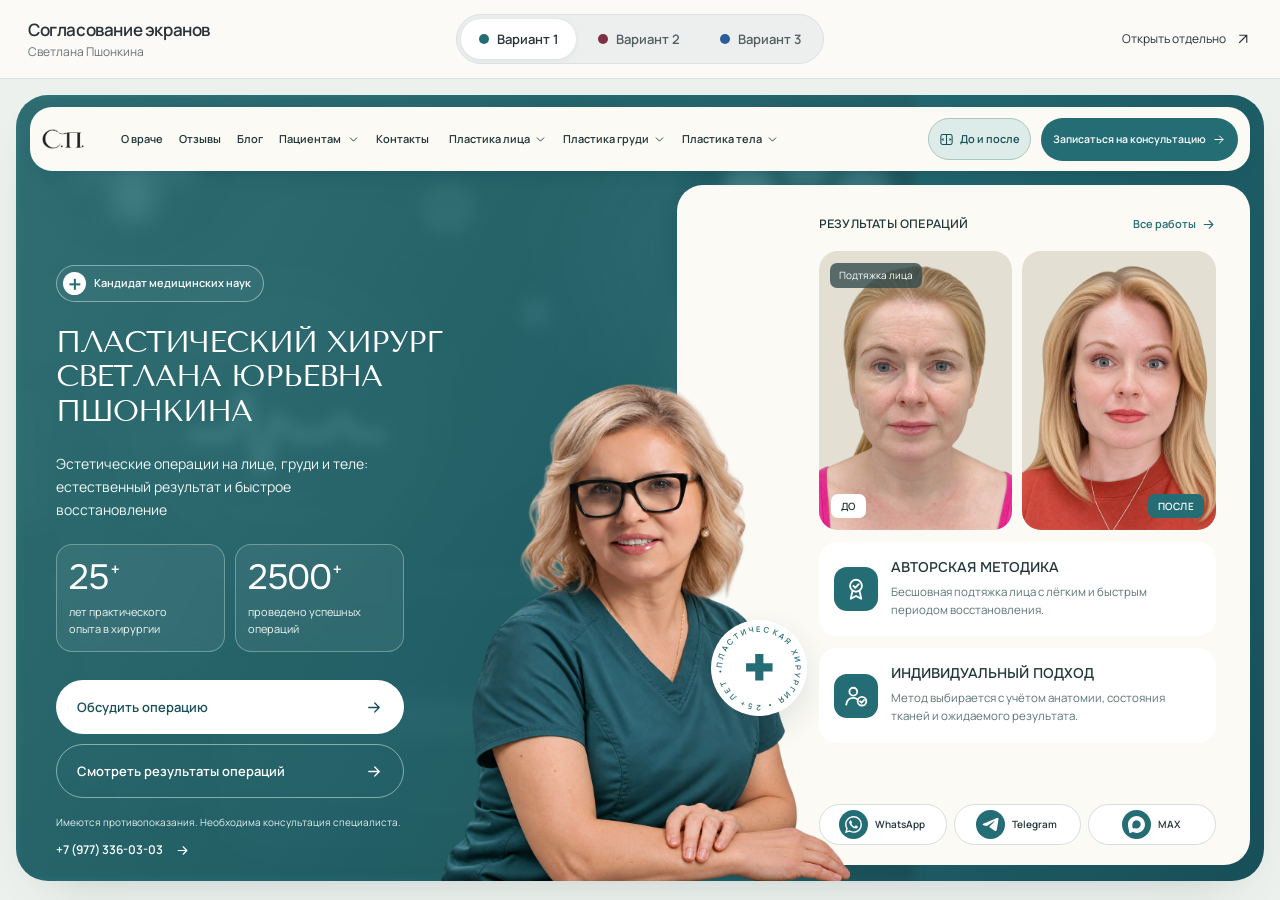
==== index.html @ cadf02a1 "Согласование экранов: три цветовых варианта" ====
<!doctype html>
<html lang="ru">
<head>
  <meta charset="utf-8">
  <meta name="viewport" content="width=device-width,initial-scale=1">
  <meta name="robots" content="noindex,nofollow">
  <meta name="description" content="Три цветовых решения первого экрана сайта Светланы Пшонкиной.">
  <title>Согласование экранов</title>
  <link rel="stylesheet" href="variant-1/assets/fonts-refined.css">
  <link rel="stylesheet" href="review.css">
  <script src="review.js" defer></script>
</head>
<body>
  <header class="review-bar">
    <div class="review-heading">
      <h1>Согласование экранов</h1>
      <p>Светлана Пшонкина</p>
    </div>
    <div class="variant-tabs" role="tablist" aria-label="Цветовые варианты">
      <button type="button" role="tab" id="tab-1" aria-controls="preview-panel" aria-selected="true" data-variant="1"><span class="swatch swatch-teal" aria-hidden="true"></span>Вариант 1</button>
      <button type="button" role="tab" id="tab-2" aria-controls="preview-panel" aria-selected="false" tabindex="-1" data-variant="2"><span class="swatch swatch-wine" aria-hidden="true"></span>Вариант 2</button>
      <button type="button" role="tab" id="tab-3" aria-controls="preview-panel" aria-selected="false" tabindex="-1" data-variant="3"><span class="swatch swatch-blue" aria-hidden="true"></span>Вариант 3</button>
    </div>
    <a class="open-link" id="open-variant" href="variant-1/index.html" target="_blank" rel="noopener">Открыть отдельно <svg viewBox="0 0 24 24" aria-hidden="true"><path d="M7 17 17 7M7 7h10v10"/></svg></a>
  </header>
  <main class="preview-panel" id="preview-panel" role="tabpanel" aria-labelledby="tab-1" tabindex="0" aria-busy="true">
    <iframe id="preview" title="Вариант 1 — сине-зелёный" src="variant-1/index.html"></iframe>
    <div class="loading" id="loading" role="status"><span class="spinner" aria-hidden="true"></span>Загружаем вариант…</div>
    <div class="load-error" id="load-error" hidden>
      <p>Макет загружается дольше обычного.</p>
      <button type="button" id="retry">Повторить загрузку</button>
      <a id="fallback-link" href="variant-1/index.html" target="_blank" rel="noopener">Открыть в отдельной вкладке</a>
    </div>
  </main>
  <p class="sr-only" id="selection-status" aria-live="polite"></p>
  <noscript><p>Открыть макет: <a href="variant-1/index.html">Вариант 1</a>, <a href="variant-2/index.html">Вариант 2</a>, <a href="variant-3/index.html">Вариант 3</a>.</p></noscript>
</body>
</html>
---- variant-1/assets/fonts-refined.css ----
@font-face {
  font-family: 'Onest';
  font-style: normal;
  font-weight: 400 800;
  font-display: swap;
  src: url([data-uri]) format('woff2');
  unicode-range: U+0301, U+0400-045F, U+0490-0491, U+04B0-04B1, U+2116;
}
@font-face {
  font-family: 'Onest';
  font-style: normal;
  font-weight: 400 800;
  font-display: swap;
  src: url([data-uri]) format('woff2');
  unicode-range: U+0302-0303, U+0305, U+0307-0308, U+0310, U+0312, U+0315, U+031A, U+0326-0327, U+032C, U+032F-0330, U+0332-0333, U+0338, U+033A, U+0346, U+034D, U+0391-03A1, U+03A3-03A9, U+03B1-03C9, U+03D1, U+03D5-03D6, U+03F0-03F1, U+03F4-03F5, U+2016-2017, U+2034-2038, U+203C, U+2040, U+2043, U+2047, U+2050, U+2057, U+205F, U+2070-2071, U+2074-209F, U+20D0-20DC, U+20E1, U+20E5-20EF, U+2100-2112, U+2114-2115, U+2117-2121, U+2123-214F, U+2190, U+2192, U+2194-21AE, U+21B0-21E5, U+21F1-21F2, U+21F4-2211, U+2213-2214, U+2216-22FF, U+2308-230B, U+2310, U+2319, U+231C-2321, U+2336-237A, U+237C, U+2395, U+239B-23B7, U+23D0, U+23DC-23E1, U+2474-2475, U+25AF, U+25B3, U+25B7, U+25BD, U+25C1, U+25CA, U+25CC, U+25FB, U+266D-266F, U+27C0-27FF, U+2900-2AFF, U+2B0E-2B11, U+2B30-2B4C, U+2BFE, U+3030, U+FF5B, U+FF5D, U+1D400-1D7FF, U+1EE00-1EEFF;
}
@font-face {
  font-family: 'Onest';
  font-style: normal;
  font-weight: 400 800;
  font-display: swap;
  src: url([data-uri]) format('woff2');
  unicode-range: U+0001-000C, U+000E-001F, U+007F-009F, U+20DD-20E0, U+20E2-20E4, U+2150-218F, U+2190, U+2192, U+2194-2199, U+21AF, U+21E6-21F0, U+21F3, U+2218-2219, U+2299, U+22C4-22C6, U+2300-243F, U+2440-244A, U+2460-24FF, U+25A0-27BF, U+2800-28FF, U+2921-2922, U+2981, U+29BF, U+29EB, U+2B00-2BFF, U+4DC0-4DFF, U+FFF9-FFFB, U+10140-1018E, U+10190-1019C, U+101A0, U+101D0-101FD, U+102E0-102FB, U+10E60-10E7E, U+1D2C0-1D2D3, U+1D2E0-1D37F, U+1F000-1F0FF, U+1F100-1F1AE, U+1F1E6-1F1FF, U+1F30D-1F30F, U+1F315, U+1F31C, U+1F31E, U+1F320-1F32C, U+1F336, U+1F378, U+1F37D, U+1F382, U+1F393-1F39F, U+1F3A7-1F3A8, U+1F3AC-1F3AF, U+1F3C2, U+1F3C4-1F3C6, U+1F3CA-1F3CE, U+1F3D4-1F3E0, U+1F3ED, U+1F3F1-1F3F3, U+1F3F5-1F3F7, U+1F408, U+1F415, U+1F41F, U+1F426, U+1F43F, U+1F441-1F442, U+1F444, U+1F446-1F449, U+1F44C-1F44E, U+1F453, U+1F46A, U+1F47D, U+1F4A3, U+1F4B0, U+1F4B3, U+1F4B9, U+1F4BB, U+1F4BF, U+1F4C8-1F4CB, U+1F4D6, U+1F4DA, U+1F4DF, U+1F4E3-1F4E6, U+1F4EA-1F4ED, U+1F4F7, U+1F4F9-1F4FB, U+1F4FD-1F4FE, U+1F503, U+1F507-1F50B, U+1F50D, U+1F512-1F513, U+1F53E-1F54A, U+1F54F-1F5FA, U+1F610, U+1F650-1F67F, U+1F687, U+1F68D, U+1F691, U+1F694, U+1F698, U+1F6AD, U+1F6B2, U+1F6B9-1F6BA, U+1F6BC, U+1F6C6-1F6CF, U+1F6D3-1F6D7, U+1F6E0-1F6EA, U+1F6F0-1F6F3, U+1F6F7-1F6FC, U+1F700-1F80B, U+1F810-1F847, U+1F850-1F859, U+1F860-1F887, U+1F890-1F8AD, U+1F8B0-1F8BB, U+1F8C0-1F8C1, U+1F8D0-1F8D8, U+1F900-1F90B, U+1F93B, U+1F946, U+1F984, U+1F996, U+1F9E9, U+1FA00-1FA6F, U+1FA70-1FA7C, U+1FA80-1FAC6, U+1FAC8, U+1FACC-1FADD, U+1FADF-1FAEB, U+1FAEF-1FAFA, U+1FB00-1FBFF;
}
@font-face {
  font-family: 'Onest';
  font-style: normal;
  font-weight: 400 800;
  font-display: swap;
  src: url([data-uri]) format('woff2');
  unicode-range: U+0000-00FF, U+0131, U+0152-0153, U+02BB-02BC, U+02C6, U+02DA, U+02DC, U+0304, U+0308, U+0329, U+2000-206F, U+20AC, U+2122, U+2191, U+2193, U+2212, U+2215, U+FEFF, U+FFFD;
}
@font-face {
  font-family: 'Manrope';
  font-style: normal;
  font-weight: 400;
  font-display: swap;
  src: url([data-uri]) format('woff2');
  unicode-range: U+0301, U+0400-045F, U+0490-0491, U+04B0-04B1, U+2116;
}
@font-face {
  font-family: 'Manrope';
  font-style: normal;
  font-weight: 400;
  font-display: swap;
  src: url([data-uri]) format('woff2');
  unicode-range: U+0000-00FF, U+0131, U+0152-0153, U+02BB-02BC, U+02C6, U+02DA, U+02DC, U+0304, U+0308, U+0329, U+2000-206F, U+20AC, U+2122, U+2191, U+2193, U+2212, U+2215, U+FEFF, U+FFFD;
}
@font-face {
  font-family: 'Manrope';
  font-style: normal;
  font-weight: 500;
  font-display: swap;
  src: url([data-uri]) format('woff2');
  unicode-range: U+0301, U+0400-045F, U+0490-0491, U+04B0-04B1, U+2116;
}
@font-face {
  font-family: 'Manrope';
  font-style: normal;
  font-weight: 500;
  font-display: swap;
  src: url([data-uri]) format('woff2');
  unicode-range: U+0000-00FF, U+0131, U+0152-0153, U+02BB-02BC, U+02C6, U+02DA, U+02DC, U+0304, U+0308, U+0329, U+2000-206F, U+20AC, U+2122, U+2191, U+2193, U+2212, U+2215, U+FEFF, U+FFFD;
}
@font-face {
  font-family: 'Manrope';
  font-style: normal;
  font-weight: 600;
  font-display: swap;
  src: url([data-uri]) format('woff2');
  unicode-range: U+0301, U+0400-045F, U+0490-0491, U+04B0-04B1, U+2116;
}
@font-face {
  font-family: 'Manrope';
  font-style: normal;
  font-weight: 600;
  font-display: swap;
  src: url([data-uri]) format('woff2');
  unicode-range: U+0000-00FF, U+0131, U+0152-0153, U+02BB-02BC, U+02C6, U+02DA, U+02DC, U+0304, U+0308, U+0329, U+2000-206F, U+20AC, U+2122, U+2191, U+2193, U+2212, U+2215, U+FEFF, U+FFFD;
}
---- review.css ----
:root{--ink:#283238;--muted:#687176;--line:#dde1e1;--paper:#fbfaf7;--teal:#246d75;--wine:#7c3045;--blue:#2b5d9a;--focus:#2b5d9a;--scroll-thumb:#9da8ad;--scroll-track:#eef1f2;color-scheme:light;font-family:Manrope,Arial,sans-serif;color:var(--ink);background:var(--paper)}
*{box-sizing:border-box;scrollbar-color:var(--scroll-thumb) var(--scroll-track);scrollbar-width:thin}
*::-webkit-scrollbar{width:10px;height:10px}*::-webkit-scrollbar-track{background:var(--scroll-track)}*::-webkit-scrollbar-thumb{background:var(--scroll-thumb);border:2px solid var(--scroll-track);border-radius:10px}*::-webkit-scrollbar-thumb:hover{background:#718087}
body{margin:0;display:flex;flex-direction:column;height:100vh;height:100dvh;min-height:280px}
.review-bar{display:grid;grid-template-columns:1fr auto 1fr;align-items:center;gap:24px;padding:14px 28px;border-bottom:1px solid var(--line);background:var(--paper);flex-shrink:0}
.review-heading h1{font-size:17px;line-height:1.25;letter-spacing:-.4px;margin:0 0 4px;font-weight:750}
.review-heading p{font-size:12px;line-height:1.3;color:var(--muted);margin:0}
.variant-tabs{display:flex;padding:4px;gap:4px;border:1px solid var(--line);border-radius:999px;background:#ecefee}
button,a{-webkit-tap-highlight-color:transparent}button{font:inherit;cursor:pointer}a{color:inherit;text-decoration:none;cursor:pointer}button:focus-visible,a:focus-visible,.preview-panel:focus-visible{outline:3px solid var(--focus);outline-offset:3px}
.variant-tabs button{border:0;display:flex;align-items:center;justify-content:center;gap:8px;min-height:40px;padding:0 18px;border-radius:999px;background:transparent;color:#535e62;font-size:13px;font-weight:650;white-space:nowrap;transition:background .16s,color .16s,box-shadow .16s}
.variant-tabs button:hover{background:#e1e6e5;color:var(--ink)}.variant-tabs button:active{background:#d6dddd}
.variant-tabs button[aria-selected=true]{background:white;box-shadow:0 1px 5px #152b3114;color:var(--ink)}
.swatch{height:10px;width:10px;flex-shrink:0;border-radius:50%}.swatch-teal{background:var(--teal)}.swatch-wine{background:var(--wine)}.swatch-blue{background:var(--blue)}
.open-link{justify-self:end;display:inline-flex;gap:8px;align-items:center;font-size:12px;min-height:40px;padding:8px 0;border-bottom:1px solid transparent}.open-link:hover{border-color:var(--ink)}.open-link:active{opacity:.65}.open-link svg{width:18px;height:18px;fill:none;stroke:currentColor;stroke-width:1.5}
.preview-panel{position:relative;flex:1;min-height:0;background:#eef1f1}iframe{width:100%;height:100%;display:block;border:0;background:#eef1f1}
.loading{position:absolute;inset:0;display:flex;align-items:center;justify-content:center;gap:12px;background:var(--paper);color:var(--muted);font-size:14px;pointer-events:none}.spinner{width:19px;height:19px;border:2px solid var(--line);border-top-color:var(--ink);border-radius:50%;animation:spin .7s linear infinite}
.load-error{position:absolute;inset:0;background:var(--paper);display:flex;align-items:center;justify-content:center;flex-direction:column;padding:24px;text-align:center;gap:16px;font-size:14px}.load-error p{margin:0}.load-error button{background:var(--ink);border:1px solid var(--ink);color:white;border-radius:999px;padding:12px 20px}.load-error button:hover{background:#43525b}.load-error button:active{background:#19242a}.load-error a{text-decoration:underline;text-underline-offset:4px}.load-error a:hover{color:var(--blue)}
[hidden]{display:none!important}.sr-only{position:absolute;width:1px;height:1px;padding:0;margin:-1px;overflow:hidden;clip:rect(0,0,0,0);white-space:nowrap;border:0}noscript{background:var(--paper);padding:16px}noscript a{text-decoration:underline}
@keyframes spin{to{transform:rotate(360deg)}}
@media(max-width:1000px){.review-bar{gap:14px;padding:12px 18px}.review-heading h1{font-size:15px}.variant-tabs button{padding:0 12px}}
@media(max-width:760px){.review-bar{grid-template-columns:1fr auto;gap:10px 12px;padding:12px 16px}.variant-tabs{grid-column:1/-1;grid-row:2;justify-self:center}.review-heading h1{font-size:15px}.review-heading p{font-size:11px}.open-link{font-size:11px;gap:4px}.variant-tabs button{padding:0 16px;min-height:36px;font-size:12px}}
@media(max-width:360px){.review-bar{padding:10px 12px;gap:8px}.review-heading h1{font-size:13px}.open-link{font-size:10px}.open-link svg{width:14px}.variant-tabs button{padding:0 12px;gap:6px}.swatch{width:8px;height:8px}}
@media(prefers-reduced-motion:reduce){*{animation:none!important;transition:none!important}}
@media(forced-colors:active){.variant-tabs button[aria-selected=true]{outline:2px solid Highlight;outline-offset:-3px}*{scrollbar-color:auto}}
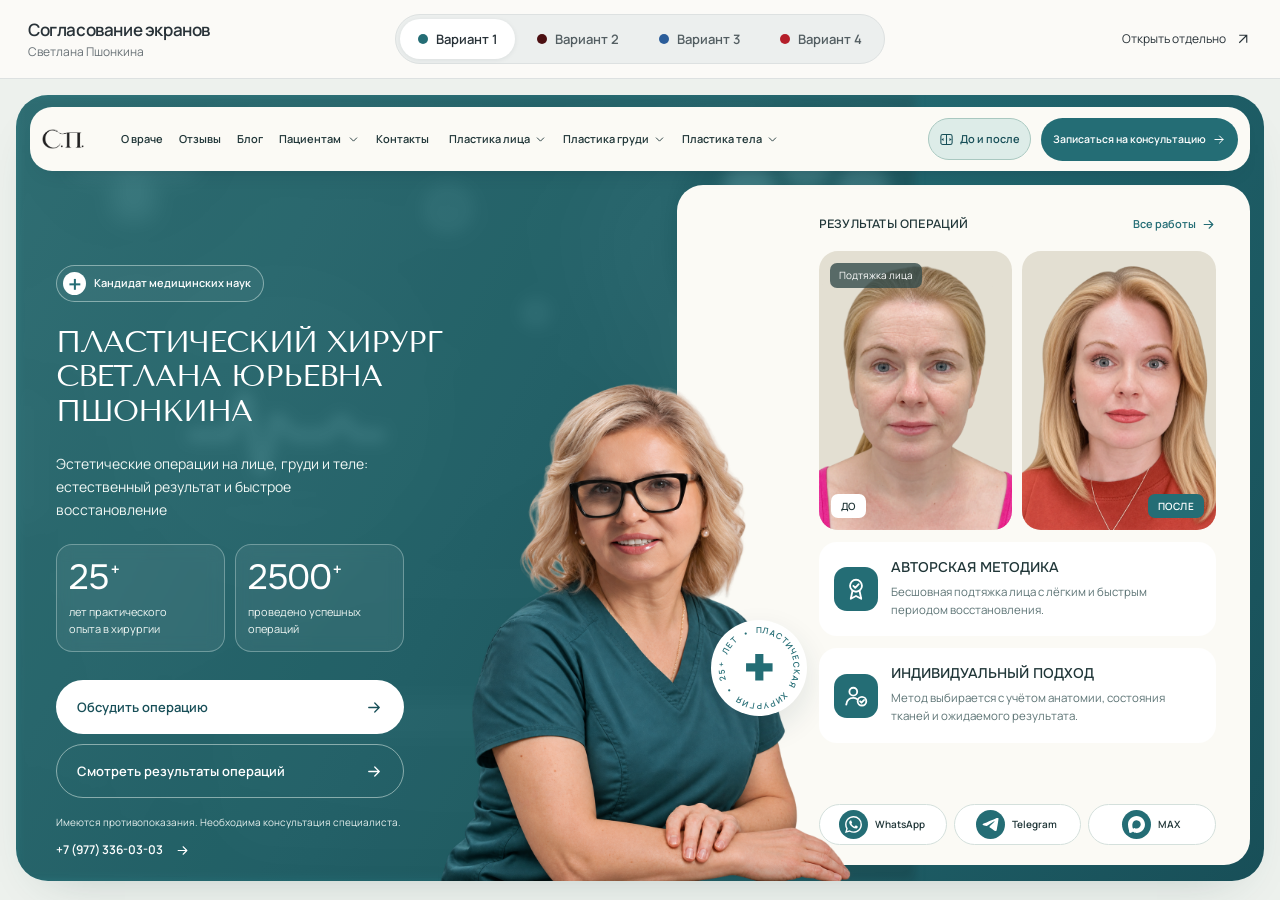
==== commit 00a944b4: "Replace wine with reference burgundy and add crimson-red comparison variant" ====
--- a/index.html
+++ b/index.html
@@ -1,38 +1,39 @@
-<!doctype html>
-<html lang="ru">
-<head>
-  <meta charset="utf-8">
-  <meta name="viewport" content="width=device-width,initial-scale=1">
-  <meta name="robots" content="noindex,nofollow">
-  <meta name="description" content="Три цветовых решения первого экрана сайта Светланы Пшонкиной.">
-  <title>Согласование экранов</title>
-  <link rel="stylesheet" href="variant-1/assets/fonts-refined.css">
-  <link rel="stylesheet" href="review.css">
-  <script src="review.js" defer></script>
-</head>
-<body>
-  <header class="review-bar">
-    <div class="review-heading">
-      <h1>Согласование экранов</h1>
-      <p>Светлана Пшонкина</p>
-    </div>
-    <div class="variant-tabs" role="tablist" aria-label="Цветовые варианты">
-      <button type="button" role="tab" id="tab-1" aria-controls="preview-panel" aria-selected="true" data-variant="1"><span class="swatch swatch-teal" aria-hidden="true"></span>Вариант 1</button>
-      <button type="button" role="tab" id="tab-2" aria-controls="preview-panel" aria-selected="false" tabindex="-1" data-variant="2"><span class="swatch swatch-wine" aria-hidden="true"></span>Вариант 2</button>
-      <button type="button" role="tab" id="tab-3" aria-controls="preview-panel" aria-selected="false" tabindex="-1" data-variant="3"><span class="swatch swatch-blue" aria-hidden="true"></span>Вариант 3</button>
-    </div>
-    <a class="open-link" id="open-variant" href="variant-1/index.html" target="_blank" rel="noopener">Открыть отдельно <svg viewBox="0 0 24 24" aria-hidden="true"><path d="M7 17 17 7M7 7h10v10"/></svg></a>
-  </header>
-  <main class="preview-panel" id="preview-panel" role="tabpanel" aria-labelledby="tab-1" tabindex="0" aria-busy="true">
-    <iframe id="preview" title="Вариант 1 — сине-зелёный" src="variant-1/index.html"></iframe>
-    <div class="loading" id="loading" role="status"><span class="spinner" aria-hidden="true"></span>Загружаем вариант…</div>
-    <div class="load-error" id="load-error" hidden>
-      <p>Макет загружается дольше обычного.</p>
-      <button type="button" id="retry">Повторить загрузку</button>
-      <a id="fallback-link" href="variant-1/index.html" target="_blank" rel="noopener">Открыть в отдельной вкладке</a>
-    </div>
-  </main>
-  <p class="sr-only" id="selection-status" aria-live="polite"></p>
-  <noscript><p>Открыть макет: <a href="variant-1/index.html">Вариант 1</a>, <a href="variant-2/index.html">Вариант 2</a>, <a href="variant-3/index.html">Вариант 3</a>.</p></noscript>
-</body>
-</html>
+<!doctype html>
+<html lang="ru">
+<head>
+  <meta charset="utf-8">
+  <meta name="viewport" content="width=device-width,initial-scale=1">
+  <meta name="robots" content="noindex,nofollow">
+  <meta name="description" content="Четыре цветовых решения первого экрана сайта Светланы Пшонкиной.">
+  <title>Согласование экранов</title>
+  <link rel="stylesheet" href="variant-1/assets/fonts-refined.css">
+  <link rel="stylesheet" href="review.css?v=20261113-red-palettes">
+  <script src="review.js?v=20261113-red-palettes" defer></script>
+</head>
+<body>
+  <header class="review-bar">
+    <div class="review-heading">
+      <h1>Согласование экранов</h1>
+      <p>Светлана Пшонкина</p>
+    </div>
+    <div class="variant-tabs" role="tablist" aria-label="Цветовые варианты">
+      <button type="button" role="tab" id="tab-1" aria-controls="preview-panel" aria-selected="true" data-variant="1"><span class="swatch swatch-teal" aria-hidden="true"></span>Вариант 1</button>
+      <button type="button" role="tab" id="tab-2" aria-controls="preview-panel" aria-selected="false" tabindex="-1" data-variant="2" title="Глубокий бордовый · #4C1012"><span class="swatch swatch-burgundy" aria-hidden="true"></span>Вариант 2</button>
+      <button type="button" role="tab" id="tab-3" aria-controls="preview-panel" aria-selected="false" tabindex="-1" data-variant="3"><span class="swatch swatch-blue" aria-hidden="true"></span>Вариант 3</button>
+      <button type="button" role="tab" id="tab-4" aria-controls="preview-panel" aria-selected="false" tabindex="-1" data-variant="4" title="Насыщенный красный · #B51F2A"><span class="swatch swatch-red" aria-hidden="true"></span>Вариант 4</button>
+    </div>
+    <a class="open-link" id="open-variant" href="variant-1/index.html" target="_blank" rel="noopener">Открыть отдельно <svg viewBox="0 0 24 24" aria-hidden="true"><path d="M7 17 17 7M7 7h10v10"/></svg></a>
+  </header>
+  <main class="preview-panel" id="preview-panel" role="tabpanel" aria-labelledby="tab-1" tabindex="0" aria-busy="true">
+    <iframe id="preview" title="Вариант 1 — сине-зелёный" src="variant-1/index.html"></iframe>
+    <div class="loading" id="loading" role="status"><span class="spinner" aria-hidden="true"></span>Загружаем вариант…</div>
+    <div class="load-error" id="load-error" hidden>
+      <p>Макет загружается дольше обычного.</p>
+      <button type="button" id="retry">Повторить загрузку</button>
+      <a id="fallback-link" href="variant-1/index.html" target="_blank" rel="noopener">Открыть в отдельной вкладке</a>
+    </div>
+  </main>
+  <p class="sr-only" id="selection-status" aria-live="polite"></p>
+  <noscript><p>Открыть макет: <a href="variant-1/index.html">Вариант 1</a>, <a href="variant-2/index.html">Вариант 2</a>, <a href="variant-3/index.html">Вариант 3</a>, <a href="variant-4/index.html">Вариант 4</a>.</p></noscript>
+</body>
+</html>
--- a/review.css
+++ b/review.css
@@ -1,24 +1,25 @@
-:root{--ink:#283238;--muted:#687176;--line:#dde1e1;--paper:#fbfaf7;--teal:#246d75;--wine:#7c3045;--blue:#2b5d9a;--focus:#2b5d9a;--scroll-thumb:#9da8ad;--scroll-track:#eef1f2;color-scheme:light;font-family:Manrope,Arial,sans-serif;color:var(--ink);background:var(--paper)}
-*{box-sizing:border-box;scrollbar-color:var(--scroll-thumb) var(--scroll-track);scrollbar-width:thin}
-*::-webkit-scrollbar{width:10px;height:10px}*::-webkit-scrollbar-track{background:var(--scroll-track)}*::-webkit-scrollbar-thumb{background:var(--scroll-thumb);border:2px solid var(--scroll-track);border-radius:10px}*::-webkit-scrollbar-thumb:hover{background:#718087}
-body{margin:0;display:flex;flex-direction:column;height:100vh;height:100dvh;min-height:280px}
-.review-bar{display:grid;grid-template-columns:1fr auto 1fr;align-items:center;gap:24px;padding:14px 28px;border-bottom:1px solid var(--line);background:var(--paper);flex-shrink:0}
-.review-heading h1{font-size:17px;line-height:1.25;letter-spacing:-.4px;margin:0 0 4px;font-weight:750}
-.review-heading p{font-size:12px;line-height:1.3;color:var(--muted);margin:0}
-.variant-tabs{display:flex;padding:4px;gap:4px;border:1px solid var(--line);border-radius:999px;background:#ecefee}
-button,a{-webkit-tap-highlight-color:transparent}button{font:inherit;cursor:pointer}a{color:inherit;text-decoration:none;cursor:pointer}button:focus-visible,a:focus-visible,.preview-panel:focus-visible{outline:3px solid var(--focus);outline-offset:3px}
-.variant-tabs button{border:0;display:flex;align-items:center;justify-content:center;gap:8px;min-height:40px;padding:0 18px;border-radius:999px;background:transparent;color:#535e62;font-size:13px;font-weight:650;white-space:nowrap;transition:background .16s,color .16s,box-shadow .16s}
-.variant-tabs button:hover{background:#e1e6e5;color:var(--ink)}.variant-tabs button:active{background:#d6dddd}
-.variant-tabs button[aria-selected=true]{background:white;box-shadow:0 1px 5px #152b3114;color:var(--ink)}
-.swatch{height:10px;width:10px;flex-shrink:0;border-radius:50%}.swatch-teal{background:var(--teal)}.swatch-wine{background:var(--wine)}.swatch-blue{background:var(--blue)}
-.open-link{justify-self:end;display:inline-flex;gap:8px;align-items:center;font-size:12px;min-height:40px;padding:8px 0;border-bottom:1px solid transparent}.open-link:hover{border-color:var(--ink)}.open-link:active{opacity:.65}.open-link svg{width:18px;height:18px;fill:none;stroke:currentColor;stroke-width:1.5}
-.preview-panel{position:relative;flex:1;min-height:0;background:#eef1f1}iframe{width:100%;height:100%;display:block;border:0;background:#eef1f1}
-.loading{position:absolute;inset:0;display:flex;align-items:center;justify-content:center;gap:12px;background:var(--paper);color:var(--muted);font-size:14px;pointer-events:none}.spinner{width:19px;height:19px;border:2px solid var(--line);border-top-color:var(--ink);border-radius:50%;animation:spin .7s linear infinite}
-.load-error{position:absolute;inset:0;background:var(--paper);display:flex;align-items:center;justify-content:center;flex-direction:column;padding:24px;text-align:center;gap:16px;font-size:14px}.load-error p{margin:0}.load-error button{background:var(--ink);border:1px solid var(--ink);color:white;border-radius:999px;padding:12px 20px}.load-error button:hover{background:#43525b}.load-error button:active{background:#19242a}.load-error a{text-decoration:underline;text-underline-offset:4px}.load-error a:hover{color:var(--blue)}
-[hidden]{display:none!important}.sr-only{position:absolute;width:1px;height:1px;padding:0;margin:-1px;overflow:hidden;clip:rect(0,0,0,0);white-space:nowrap;border:0}noscript{background:var(--paper);padding:16px}noscript a{text-decoration:underline}
-@keyframes spin{to{transform:rotate(360deg)}}
-@media(max-width:1000px){.review-bar{gap:14px;padding:12px 18px}.review-heading h1{font-size:15px}.variant-tabs button{padding:0 12px}}
-@media(max-width:760px){.review-bar{grid-template-columns:1fr auto;gap:10px 12px;padding:12px 16px}.variant-tabs{grid-column:1/-1;grid-row:2;justify-self:center}.review-heading h1{font-size:15px}.review-heading p{font-size:11px}.open-link{font-size:11px;gap:4px}.variant-tabs button{padding:0 16px;min-height:36px;font-size:12px}}
-@media(max-width:360px){.review-bar{padding:10px 12px;gap:8px}.review-heading h1{font-size:13px}.open-link{font-size:10px}.open-link svg{width:14px}.variant-tabs button{padding:0 12px;gap:6px}.swatch{width:8px;height:8px}}
-@media(prefers-reduced-motion:reduce){*{animation:none!important;transition:none!important}}
-@media(forced-colors:active){.variant-tabs button[aria-selected=true]{outline:2px solid Highlight;outline-offset:-3px}*{scrollbar-color:auto}}
+:root{--ink:#283238;--muted:#687176;--line:#dde1e1;--paper:#fbfaf7;--teal:#246d75;--burgundy:#4c1012;--red:#b51f2a;--blue:#2b5d9a;--focus:#2b5d9a;--scroll-thumb:#9da8ad;--scroll-track:#eef1f2;color-scheme:light;font-family:Manrope,Arial,sans-serif;color:var(--ink);background:var(--paper)}
+*{box-sizing:border-box;scrollbar-color:var(--scroll-thumb) var(--scroll-track);scrollbar-width:thin}
+*::-webkit-scrollbar{width:10px;height:10px}*::-webkit-scrollbar-track{background:var(--scroll-track)}*::-webkit-scrollbar-thumb{background:var(--scroll-thumb);border:2px solid var(--scroll-track);border-radius:10px}*::-webkit-scrollbar-thumb:hover{background:#718087}
+body{margin:0;display:flex;flex-direction:column;height:100vh;height:100dvh;min-height:280px}
+.review-bar{display:grid;grid-template-columns:1fr auto 1fr;align-items:center;gap:24px;padding:14px 28px;border-bottom:1px solid var(--line);background:var(--paper);flex-shrink:0}
+.review-heading h1{font-size:17px;line-height:1.25;letter-spacing:-.4px;margin:0 0 4px;font-weight:750}
+.review-heading p{font-size:12px;line-height:1.3;color:var(--muted);margin:0}
+.variant-tabs{display:flex;padding:4px;gap:4px;border:1px solid var(--line);border-radius:999px;background:#ecefee}
+button,a{-webkit-tap-highlight-color:transparent}button{font:inherit;cursor:pointer}a{color:inherit;text-decoration:none;cursor:pointer}button:focus-visible,a:focus-visible,.preview-panel:focus-visible{outline:3px solid var(--focus);outline-offset:3px}
+.variant-tabs button{border:0;display:flex;align-items:center;justify-content:center;gap:8px;min-height:40px;padding:0 18px;border-radius:999px;background:transparent;color:#535e62;font-size:13px;font-weight:650;white-space:nowrap;transition:background .16s,color .16s,box-shadow .16s}
+.variant-tabs button:hover{background:#e1e6e5;color:var(--ink)}.variant-tabs button:active{background:#d6dddd}
+.variant-tabs button[aria-selected=true]{background:white;box-shadow:0 1px 5px #152b3114;color:var(--ink)}
+.swatch{height:10px;width:10px;flex-shrink:0;border-radius:50%}.swatch-teal{background:var(--teal)}.swatch-burgundy{background:var(--burgundy)}.swatch-blue{background:var(--blue)}.swatch-red{background:var(--red)}
+.open-link{justify-self:end;display:inline-flex;gap:8px;align-items:center;font-size:12px;min-height:40px;padding:8px 0;border-bottom:1px solid transparent}.open-link:hover{border-color:var(--ink)}.open-link:active{opacity:.65}.open-link svg{width:18px;height:18px;fill:none;stroke:currentColor;stroke-width:1.5}
+.preview-panel{position:relative;flex:1;min-height:0;background:#eef1f1}iframe{width:100%;height:100%;display:block;border:0;background:#eef1f1}
+.loading{position:absolute;inset:0;display:flex;align-items:center;justify-content:center;gap:12px;background:var(--paper);color:var(--muted);font-size:14px;pointer-events:none}.spinner{width:19px;height:19px;border:2px solid var(--line);border-top-color:var(--ink);border-radius:50%;animation:spin .7s linear infinite}
+.load-error{position:absolute;inset:0;background:var(--paper);display:flex;align-items:center;justify-content:center;flex-direction:column;padding:24px;text-align:center;gap:16px;font-size:14px}.load-error p{margin:0}.load-error button{background:var(--ink);border:1px solid var(--ink);color:white;border-radius:999px;padding:12px 20px}.load-error button:hover{background:#43525b}.load-error button:active{background:#19242a}.load-error a{text-decoration:underline;text-underline-offset:4px}.load-error a:hover{color:var(--blue)}
+[hidden]{display:none!important}.sr-only{position:absolute;width:1px;height:1px;padding:0;margin:-1px;overflow:hidden;clip:rect(0,0,0,0);white-space:nowrap;border:0}noscript{background:var(--paper);padding:16px}noscript a{text-decoration:underline}
+@keyframes spin{to{transform:rotate(360deg)}}
+@media(max-width:1000px){.review-bar{gap:14px;padding:12px 18px}.review-heading h1{font-size:15px}.variant-tabs button{padding:0 12px}}
+@media(max-width:760px){.review-bar{grid-template-columns:1fr auto;gap:10px 12px;padding:12px 16px}.variant-tabs{grid-column:1/-1;grid-row:2;justify-self:center}.review-heading h1{font-size:15px}.review-heading p{font-size:11px}.open-link{font-size:11px;gap:4px}.variant-tabs button{padding:0 16px;min-height:36px;font-size:12px}}
+@media(max-width:360px){.review-bar{padding:10px 12px;gap:8px}.review-heading h1{font-size:13px}.open-link{font-size:10px}.open-link svg{width:14px}.variant-tabs button{padding:0 12px;gap:6px}.swatch{width:8px;height:8px}}
+@media(max-width:760px){.variant-tabs{display:grid;grid-template-columns:repeat(4,minmax(0,1fr));width:min(100%,460px);min-width:0;padding:3px;gap:2px}.variant-tabs button{min-width:0;padding:0 5px;font-size:11px;gap:5px}.swatch{width:8px;height:8px}}
+@media(prefers-reduced-motion:reduce){*{animation:none!important;transition:none!important}}
+@media(forced-colors:active){.variant-tabs button[aria-selected=true]{outline:2px solid Highlight;outline-offset:-3px}*{scrollbar-color:auto}}
